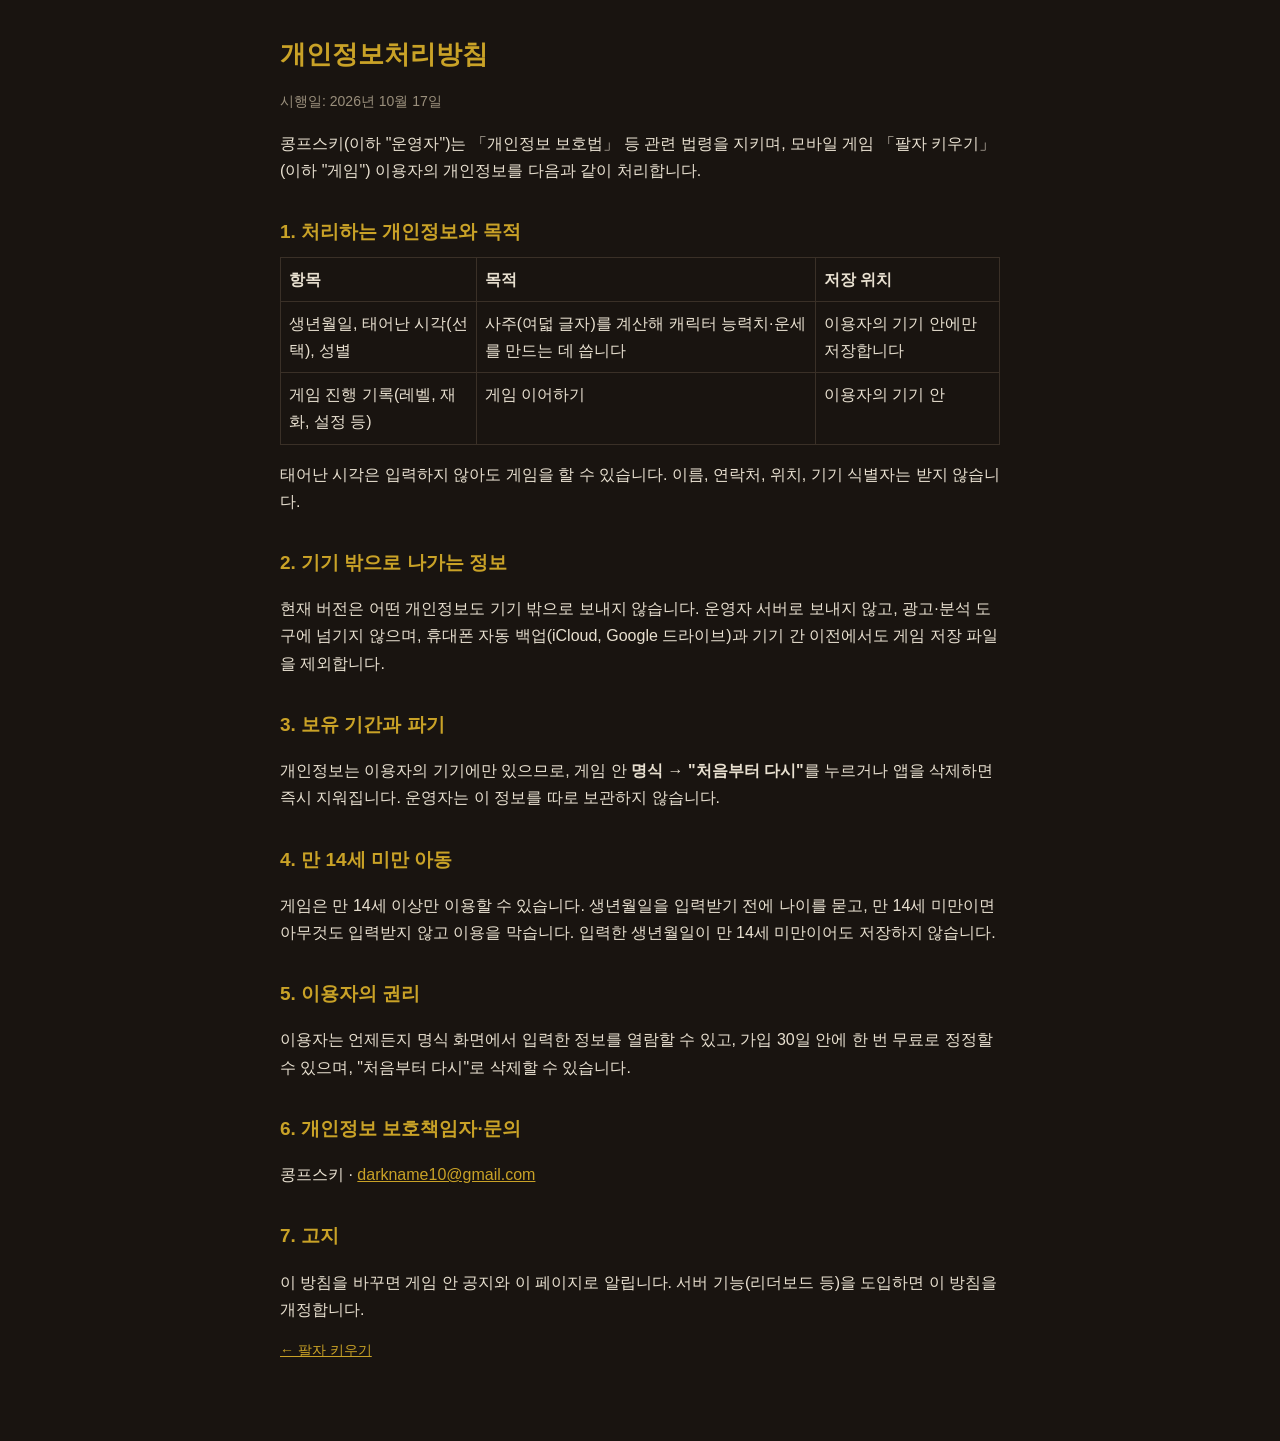
==== privacy.html @ 452d5540 "팔자 키우기 개인정보처리방침·이용약관 페이지 Co-Authored-By: Claude Opus 5.5 <noreply@anthropic.com>" ====
<!doctype html><html lang="ko"><head><meta charset="utf-8"><meta name="viewport" content="width=device-width,initial-scale=1">
<title>개인정보처리방침 · 팔자 키우기</title><link rel="stylesheet" href="style.css"></head><body><main>
<h1>개인정보처리방침</h1>
<p class="dim">시행일: 2026년 10월 17일</p>
<p>콩프스키(이하 "운영자")는 「개인정보 보호법」 등 관련 법령을 지키며, 모바일 게임 「팔자 키우기」(이하 "게임") 이용자의 개인정보를 다음과 같이 처리합니다.</p>

<h2>1. 처리하는 개인정보와 목적</h2>
<table><tr><th>항목</th><th>목적</th><th>저장 위치</th></tr>
<tr><td>생년월일, 태어난 시각(선택), 성별</td><td>사주(여덟 글자)를 계산해 캐릭터 능력치·운세를 만드는 데 씁니다</td><td>이용자의 기기 안에만 저장합니다</td></tr>
<tr><td>게임 진행 기록(레벨, 재화, 설정 등)</td><td>게임 이어하기</td><td>이용자의 기기 안</td></tr></table>
<p>태어난 시각은 입력하지 않아도 게임을 할 수 있습니다. 이름, 연락처, 위치, 기기 식별자는 받지 않습니다.</p>

<h2>2. 기기 밖으로 나가는 정보</h2>
<p>현재 버전은 어떤 개인정보도 기기 밖으로 보내지 않습니다. 운영자 서버로 보내지 않고, 광고·분석 도구에 넘기지 않으며, 휴대폰 자동 백업(iCloud, Google 드라이브)과 기기 간 이전에서도 게임 저장 파일을 제외합니다.</p>

<h2>3. 보유 기간과 파기</h2>
<p>개인정보는 이용자의 기기에만 있으므로, 게임 안 <b>명식 → "처음부터 다시"</b>를 누르거나 앱을 삭제하면 즉시 지워집니다. 운영자는 이 정보를 따로 보관하지 않습니다.</p>

<h2>4. 만 14세 미만 아동</h2>
<p>게임은 만 14세 이상만 이용할 수 있습니다. 생년월일을 입력받기 전에 나이를 묻고, 만 14세 미만이면 아무것도 입력받지 않고 이용을 막습니다. 입력한 생년월일이 만 14세 미만이어도 저장하지 않습니다.</p>

<h2>5. 이용자의 권리</h2>
<p>이용자는 언제든지 명식 화면에서 입력한 정보를 열람할 수 있고, 가입 30일 안에 한 번 무료로 정정할 수 있으며, "처음부터 다시"로 삭제할 수 있습니다.</p>

<h2>6. 개인정보 보호책임자·문의</h2>
<p>콩프스키 · <a href="mailto:darkname10@gmail.com">darkname10@gmail.com</a></p>

<h2>7. 고지</h2>
<p>이 방침을 바꾸면 게임 안 공지와 이 페이지로 알립니다. 서버 기능(리더보드 등)을 도입하면 이 방침을 개정합니다.</p>
<p class="dim"><a href="index.html">← 팔자 키우기</a></p>
</main></body></html>
---- style.css ----
body{margin:0;background:#191410;color:#e8e0d0;font:16px/1.7 -apple-system,"Apple SD Gothic Neo","Noto Sans KR",sans-serif}
main{max-width:720px;margin:0 auto;padding:32px 20px 64px}
h1{color:#c9a227;font-size:26px;margin:0 0 8px}h2{color:#c9a227;font-size:19px;margin:32px 0 8px}
a{color:#c9a227}table{border-collapse:collapse;width:100%;margin:8px 0}td,th{border:1px solid #3a3027;padding:8px;text-align:left;vertical-align:top}
.dim{color:#9a8f7c;font-size:14px}nav a{margin-right:16px}
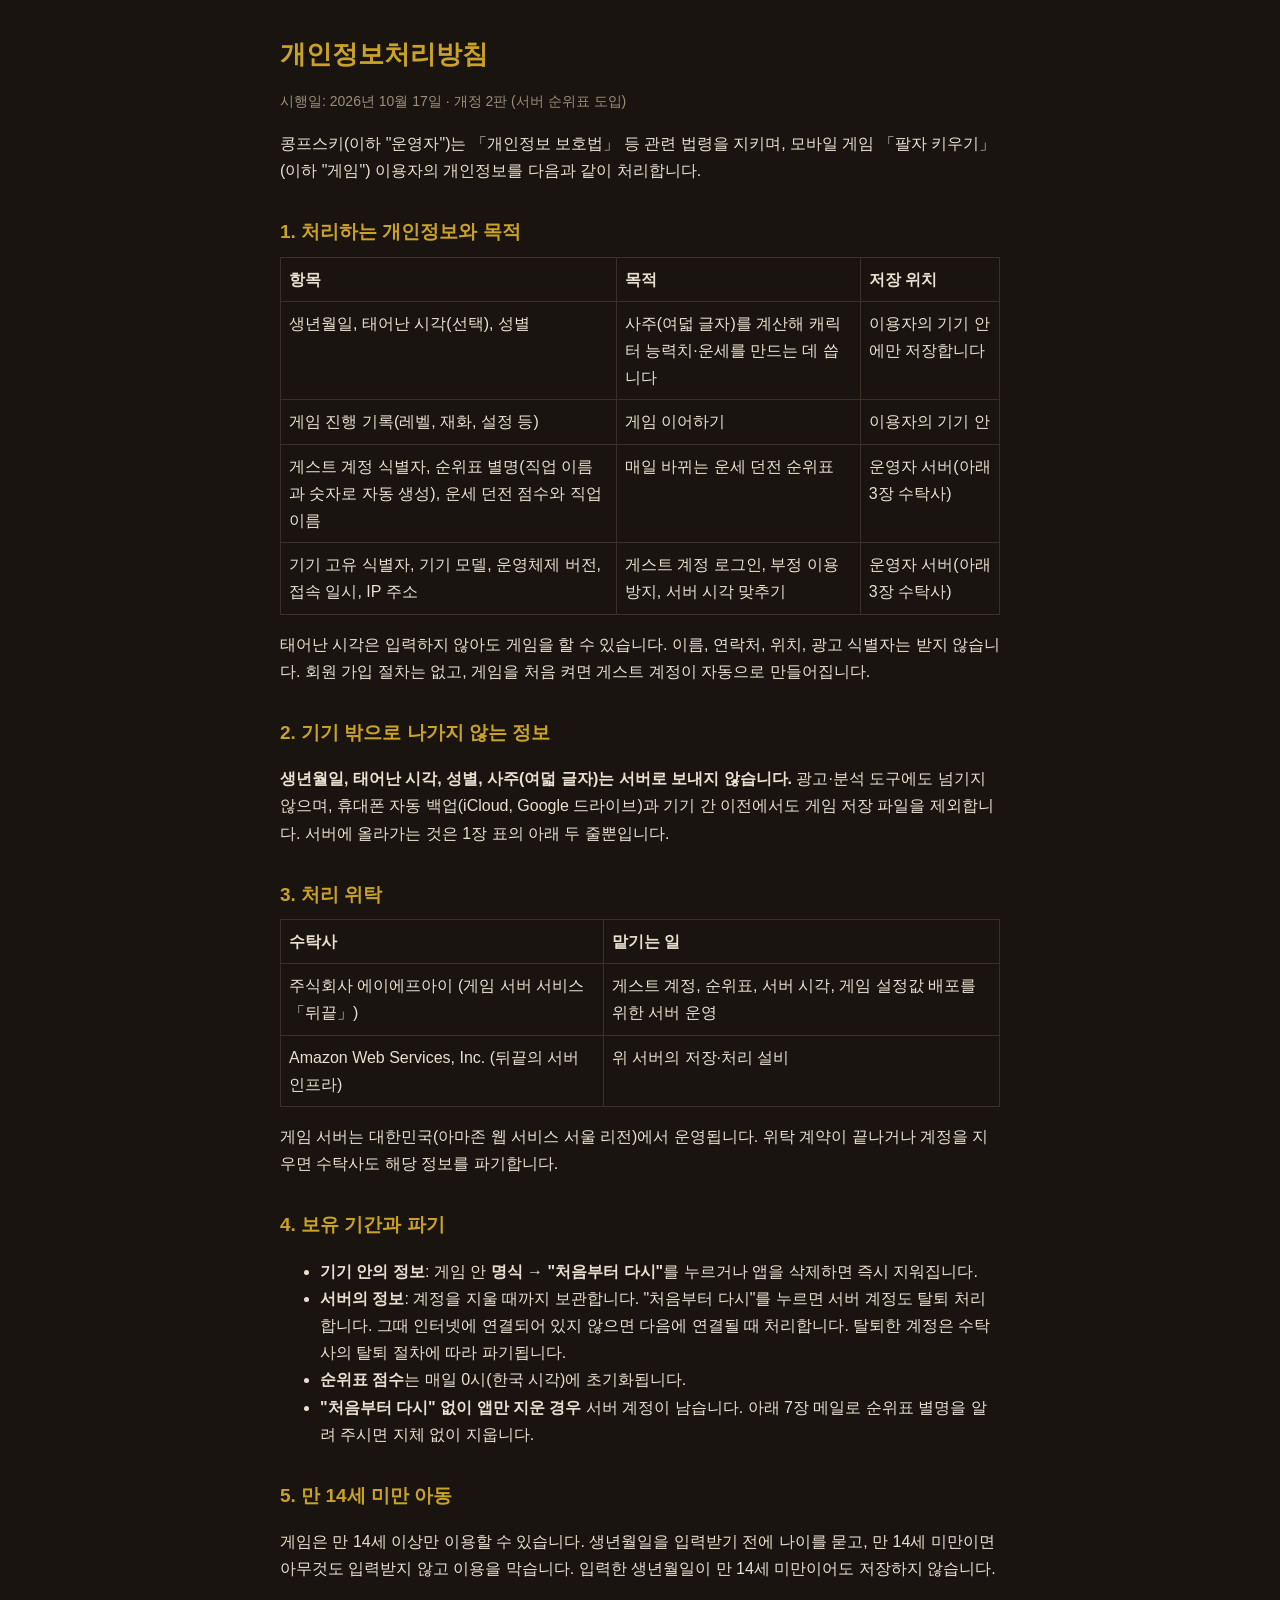
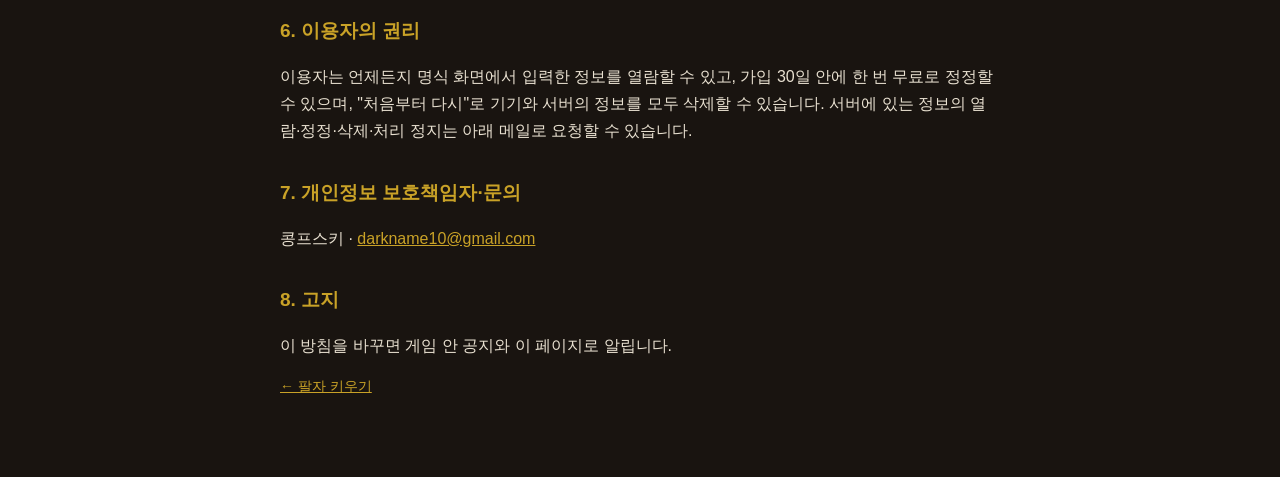
==== commit 08ce7de9: "팔자 키우기 개인정보처리방침 개정 2판: 서버 순위표(뒤끝) 도입에 따른 처리 항목·위탁·파기 절차 Co-Authored-By: Claude Opus 5.5 <noreply@ant" ====
--- a/privacy.html
+++ b/privacy.html
@@ -1,31 +1,44 @@
 <!doctype html><html lang="ko"><head><meta charset="utf-8"><meta name="viewport" content="width=device-width,initial-scale=1">
 <title>개인정보처리방침 · 팔자 키우기</title><link rel="stylesheet" href="style.css"></head><body><main>
 <h1>개인정보처리방침</h1>
-<p class="dim">시행일: 2026년 10월 17일</p>
+<p class="dim">시행일: 2026년 10월 17일 · 개정 2판 (서버 순위표 도입)</p>
 <p>콩프스키(이하 "운영자")는 「개인정보 보호법」 등 관련 법령을 지키며, 모바일 게임 「팔자 키우기」(이하 "게임") 이용자의 개인정보를 다음과 같이 처리합니다.</p>
 
 <h2>1. 처리하는 개인정보와 목적</h2>
 <table><tr><th>항목</th><th>목적</th><th>저장 위치</th></tr>
 <tr><td>생년월일, 태어난 시각(선택), 성별</td><td>사주(여덟 글자)를 계산해 캐릭터 능력치·운세를 만드는 데 씁니다</td><td>이용자의 기기 안에만 저장합니다</td></tr>
-<tr><td>게임 진행 기록(레벨, 재화, 설정 등)</td><td>게임 이어하기</td><td>이용자의 기기 안</td></tr></table>
-<p>태어난 시각은 입력하지 않아도 게임을 할 수 있습니다. 이름, 연락처, 위치, 기기 식별자는 받지 않습니다.</p>
+<tr><td>게임 진행 기록(레벨, 재화, 설정 등)</td><td>게임 이어하기</td><td>이용자의 기기 안</td></tr>
+<tr><td>게스트 계정 식별자, 순위표 별명(직업 이름과 숫자로 자동 생성), 운세 던전 점수와 직업 이름</td><td>매일 바뀌는 운세 던전 순위표</td><td>운영자 서버(아래 3장 수탁사)</td></tr>
+<tr><td>기기 고유 식별자, 기기 모델, 운영체제 버전, 접속 일시, IP 주소</td><td>게스트 계정 로그인, 부정 이용 방지, 서버 시각 맞추기</td><td>운영자 서버(아래 3장 수탁사)</td></tr></table>
+<p>태어난 시각은 입력하지 않아도 게임을 할 수 있습니다. 이름, 연락처, 위치, 광고 식별자는 받지 않습니다. 회원 가입 절차는 없고, 게임을 처음 켜면 게스트 계정이 자동으로 만들어집니다.</p>
 
-<h2>2. 기기 밖으로 나가는 정보</h2>
-<p>현재 버전은 어떤 개인정보도 기기 밖으로 보내지 않습니다. 운영자 서버로 보내지 않고, 광고·분석 도구에 넘기지 않으며, 휴대폰 자동 백업(iCloud, Google 드라이브)과 기기 간 이전에서도 게임 저장 파일을 제외합니다.</p>
+<h2>2. 기기 밖으로 나가지 않는 정보</h2>
+<p><b>생년월일, 태어난 시각, 성별, 사주(여덟 글자)는 서버로 보내지 않습니다.</b> 광고·분석 도구에도 넘기지 않으며, 휴대폰 자동 백업(iCloud, Google 드라이브)과 기기 간 이전에서도 게임 저장 파일을 제외합니다. 서버에 올라가는 것은 1장 표의 아래 두 줄뿐입니다.</p>
 
-<h2>3. 보유 기간과 파기</h2>
-<p>개인정보는 이용자의 기기에만 있으므로, 게임 안 <b>명식 → "처음부터 다시"</b>를 누르거나 앱을 삭제하면 즉시 지워집니다. 운영자는 이 정보를 따로 보관하지 않습니다.</p>
+<h2>3. 처리 위탁</h2>
+<table><tr><th>수탁사</th><th>맡기는 일</th></tr>
+<tr><td>주식회사 에이에프아이 (게임 서버 서비스 「뒤끝」)</td><td>게스트 계정, 순위표, 서버 시각, 게임 설정값 배포를 위한 서버 운영</td></tr>
+<tr><td>Amazon Web Services, Inc. (뒤끝의 서버 인프라)</td><td>위 서버의 저장·처리 설비</td></tr></table>
+<p>게임 서버는 대한민국(아마존 웹 서비스 서울 리전)에서 운영됩니다. 위탁 계약이 끝나거나 계정을 지우면 수탁사도 해당 정보를 파기합니다.</p>
 
-<h2>4. 만 14세 미만 아동</h2>
+<h2>4. 보유 기간과 파기</h2>
+<ul>
+<li><b>기기 안의 정보</b>: 게임 안 <b>명식 → "처음부터 다시"</b>를 누르거나 앱을 삭제하면 즉시 지워집니다.</li>
+<li><b>서버의 정보</b>: 계정을 지울 때까지 보관합니다. "처음부터 다시"를 누르면 서버 계정도 탈퇴 처리합니다. 그때 인터넷에 연결되어 있지 않으면 다음에 연결될 때 처리합니다. 탈퇴한 계정은 수탁사의 탈퇴 절차에 따라 파기됩니다.</li>
+<li><b>순위표 점수</b>는 매일 0시(한국 시각)에 초기화됩니다.</li>
+<li><b>"처음부터 다시" 없이 앱만 지운 경우</b> 서버 계정이 남습니다. 아래 7장 메일로 순위표 별명을 알려 주시면 지체 없이 지웁니다.</li>
+</ul>
+
+<h2>5. 만 14세 미만 아동</h2>
 <p>게임은 만 14세 이상만 이용할 수 있습니다. 생년월일을 입력받기 전에 나이를 묻고, 만 14세 미만이면 아무것도 입력받지 않고 이용을 막습니다. 입력한 생년월일이 만 14세 미만이어도 저장하지 않습니다.</p>
 
-<h2>5. 이용자의 권리</h2>
-<p>이용자는 언제든지 명식 화면에서 입력한 정보를 열람할 수 있고, 가입 30일 안에 한 번 무료로 정정할 수 있으며, "처음부터 다시"로 삭제할 수 있습니다.</p>
+<h2>6. 이용자의 권리</h2>
+<p>이용자는 언제든지 명식 화면에서 입력한 정보를 열람할 수 있고, 가입 30일 안에 한 번 무료로 정정할 수 있으며, "처음부터 다시"로 기기와 서버의 정보를 모두 삭제할 수 있습니다. 서버에 있는 정보의 열람·정정·삭제·처리 정지는 아래 메일로 요청할 수 있습니다.</p>
 
-<h2>6. 개인정보 보호책임자·문의</h2>
+<h2>7. 개인정보 보호책임자·문의</h2>
 <p>콩프스키 · <a href="mailto:darkname10@gmail.com">darkname10@gmail.com</a></p>
 
-<h2>7. 고지</h2>
-<p>이 방침을 바꾸면 게임 안 공지와 이 페이지로 알립니다. 서버 기능(리더보드 등)을 도입하면 이 방침을 개정합니다.</p>
+<h2>8. 고지</h2>
+<p>이 방침을 바꾸면 게임 안 공지와 이 페이지로 알립니다.</p>
 <p class="dim"><a href="index.html">← 팔자 키우기</a></p>
 </main></body></html>
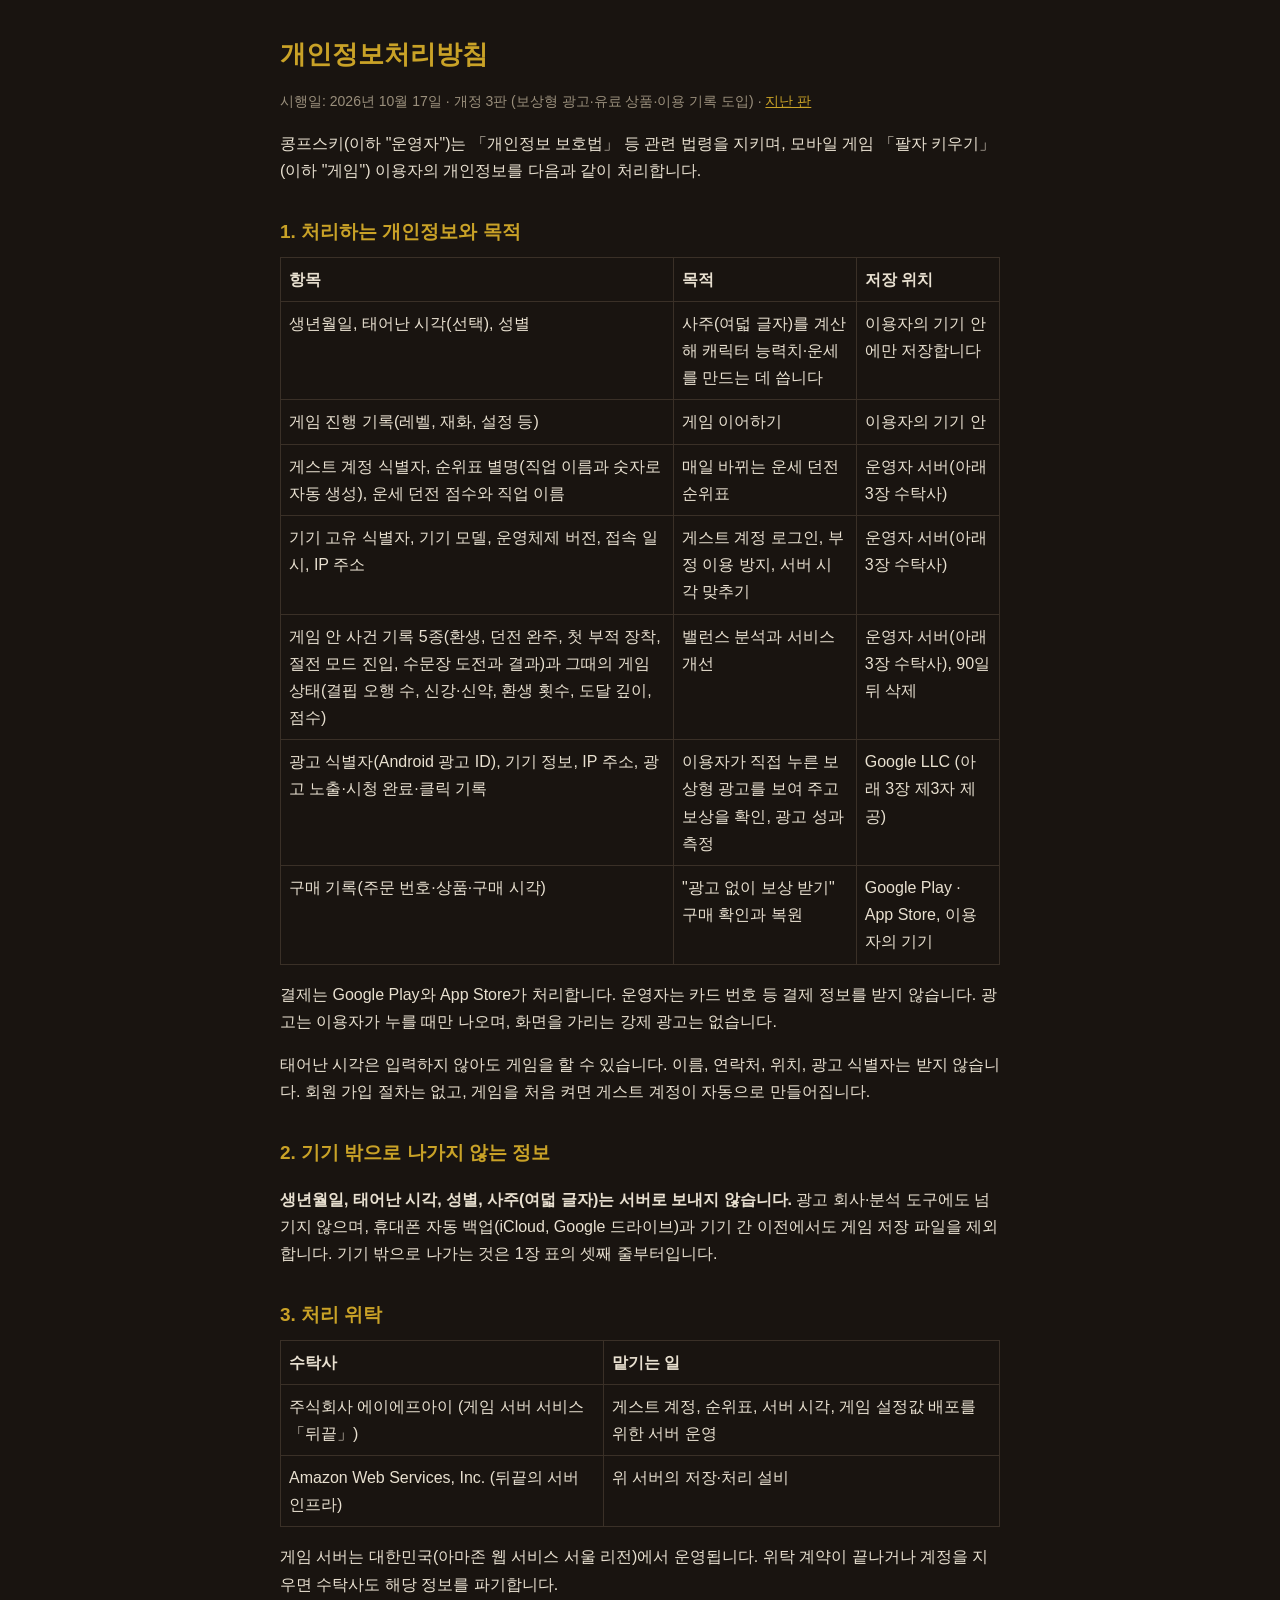
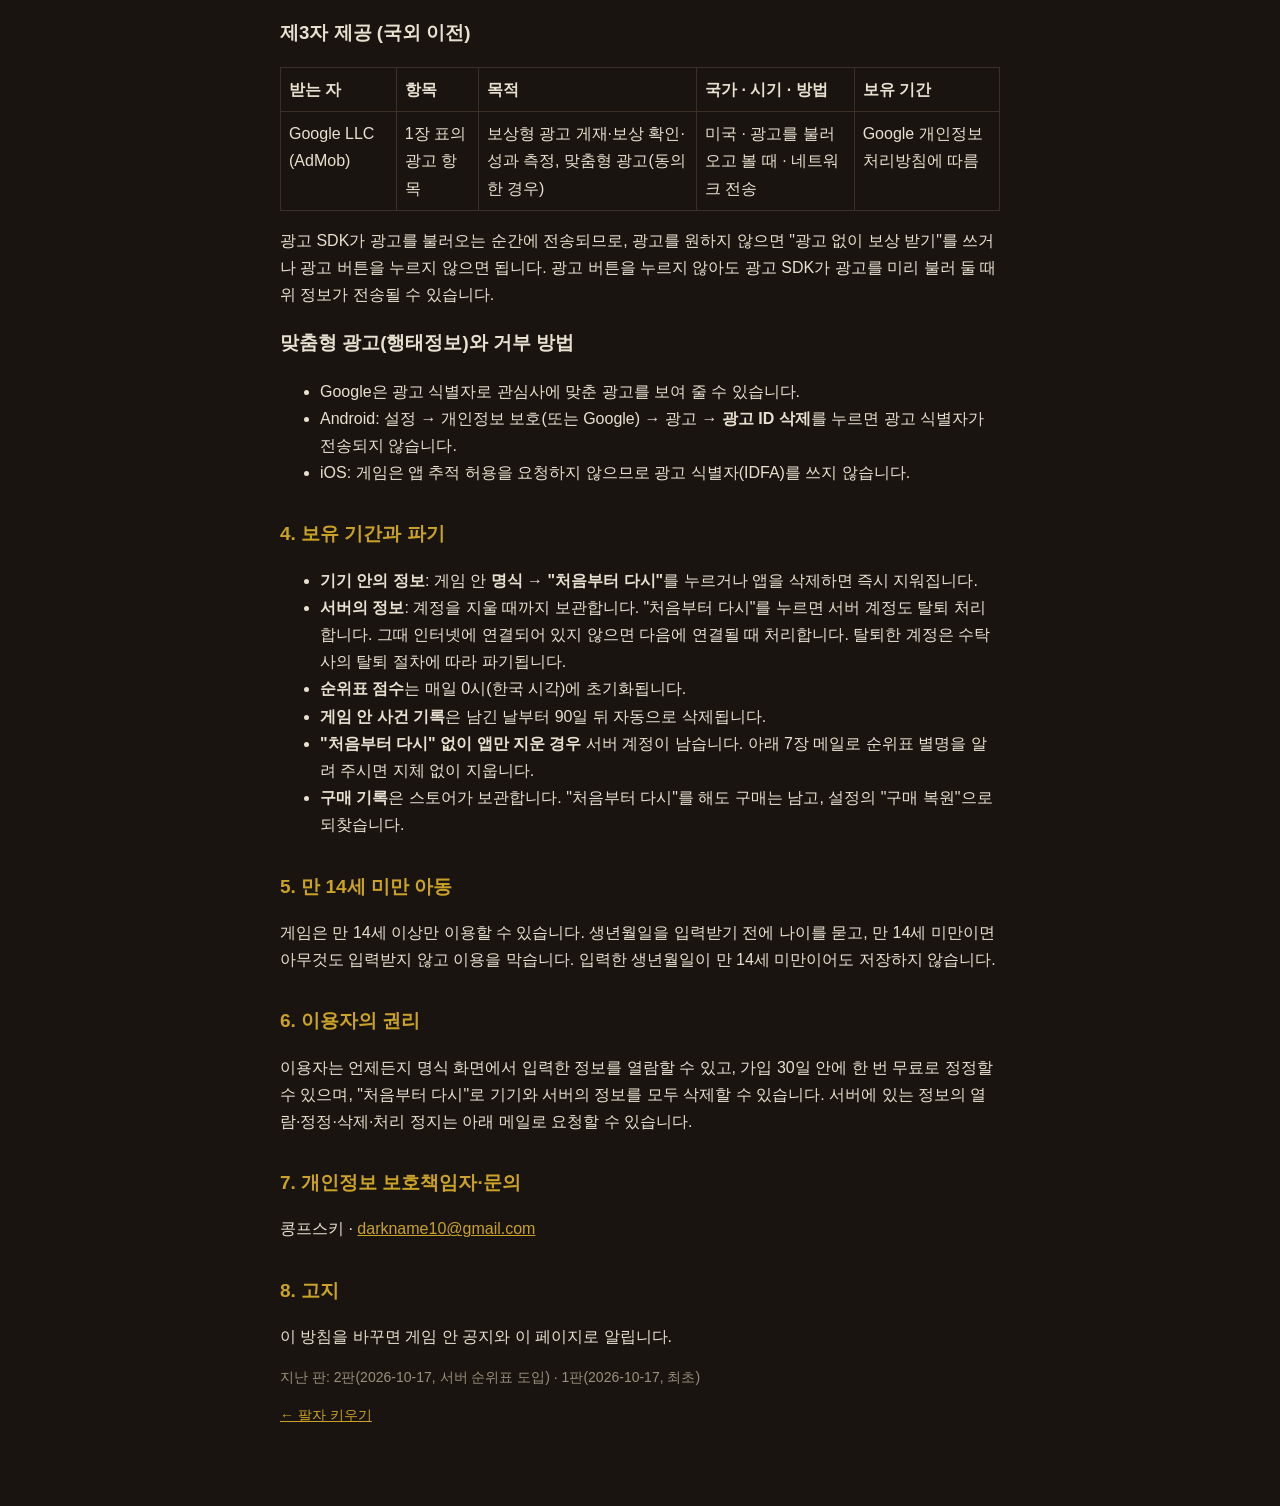
==== commit 3544ae76: "팔자 키우기 개인정보처리방침 3판·이용약관 2판 (2026-10-17 시행): 보상형 광고(AdMob)·유료 상품·게임 내 사건 기록 Co-Authored-By: Claude Op" ====
--- a/privacy.html
+++ b/privacy.html
@@ -1,7 +1,7 @@
 <!doctype html><html lang="ko"><head><meta charset="utf-8"><meta name="viewport" content="width=device-width,initial-scale=1">
 <title>개인정보처리방침 · 팔자 키우기</title><link rel="stylesheet" href="style.css"></head><body><main>
 <h1>개인정보처리방침</h1>
-<p class="dim">시행일: 2026년 10월 17일 · 개정 2판 (서버 순위표 도입)</p>
+<p class="dim">시행일: 2026년 10월 17일 · 개정 3판 (보상형 광고·유료 상품·이용 기록 도입) · <a href="#history">지난 판</a></p>
 <p>콩프스키(이하 "운영자")는 「개인정보 보호법」 등 관련 법령을 지키며, 모바일 게임 「팔자 키우기」(이하 "게임") 이용자의 개인정보를 다음과 같이 처리합니다.</p>
 
 <h2>1. 처리하는 개인정보와 목적</h2>
@@ -9,11 +9,15 @@
 <tr><td>생년월일, 태어난 시각(선택), 성별</td><td>사주(여덟 글자)를 계산해 캐릭터 능력치·운세를 만드는 데 씁니다</td><td>이용자의 기기 안에만 저장합니다</td></tr>
 <tr><td>게임 진행 기록(레벨, 재화, 설정 등)</td><td>게임 이어하기</td><td>이용자의 기기 안</td></tr>
 <tr><td>게스트 계정 식별자, 순위표 별명(직업 이름과 숫자로 자동 생성), 운세 던전 점수와 직업 이름</td><td>매일 바뀌는 운세 던전 순위표</td><td>운영자 서버(아래 3장 수탁사)</td></tr>
-<tr><td>기기 고유 식별자, 기기 모델, 운영체제 버전, 접속 일시, IP 주소</td><td>게스트 계정 로그인, 부정 이용 방지, 서버 시각 맞추기</td><td>운영자 서버(아래 3장 수탁사)</td></tr></table>
+<tr><td>기기 고유 식별자, 기기 모델, 운영체제 버전, 접속 일시, IP 주소</td><td>게스트 계정 로그인, 부정 이용 방지, 서버 시각 맞추기</td><td>운영자 서버(아래 3장 수탁사)</td></tr>
+<tr><td>게임 안 사건 기록 5종(환생, 던전 완주, 첫 부적 장착, 절전 모드 진입, 수문장 도전과 결과)과 그때의 게임 상태(결핍 오행 수, 신강·신약, 환생 횟수, 도달 깊이, 점수)</td><td>밸런스 분석과 서비스 개선</td><td>운영자 서버(아래 3장 수탁사), 90일 뒤 삭제</td></tr>
+<tr><td>광고 식별자(Android 광고 ID), 기기 정보, IP 주소, 광고 노출·시청 완료·클릭 기록</td><td>이용자가 직접 누른 보상형 광고를 보여 주고 보상을 확인, 광고 성과 측정</td><td>Google LLC (아래 3장 제3자 제공)</td></tr>
+<tr><td>구매 기록(주문 번호·상품·구매 시각)</td><td>"광고 없이 보상 받기" 구매 확인과 복원</td><td>Google Play · App Store, 이용자의 기기</td></tr></table>
+<p>결제는 Google Play와 App Store가 처리합니다. 운영자는 카드 번호 등 결제 정보를 받지 않습니다. 광고는 이용자가 누를 때만 나오며, 화면을 가리는 강제 광고는 없습니다.</p>
 <p>태어난 시각은 입력하지 않아도 게임을 할 수 있습니다. 이름, 연락처, 위치, 광고 식별자는 받지 않습니다. 회원 가입 절차는 없고, 게임을 처음 켜면 게스트 계정이 자동으로 만들어집니다.</p>
 
 <h2>2. 기기 밖으로 나가지 않는 정보</h2>
-<p><b>생년월일, 태어난 시각, 성별, 사주(여덟 글자)는 서버로 보내지 않습니다.</b> 광고·분석 도구에도 넘기지 않으며, 휴대폰 자동 백업(iCloud, Google 드라이브)과 기기 간 이전에서도 게임 저장 파일을 제외합니다. 서버에 올라가는 것은 1장 표의 아래 두 줄뿐입니다.</p>
+<p><b>생년월일, 태어난 시각, 성별, 사주(여덟 글자)는 서버로 보내지 않습니다.</b> 광고 회사·분석 도구에도 넘기지 않으며, 휴대폰 자동 백업(iCloud, Google 드라이브)과 기기 간 이전에서도 게임 저장 파일을 제외합니다. 기기 밖으로 나가는 것은 1장 표의 셋째 줄부터입니다.</p>
 
 <h2>3. 처리 위탁</h2>
 <table><tr><th>수탁사</th><th>맡기는 일</th></tr>
@@ -21,12 +25,26 @@
 <tr><td>Amazon Web Services, Inc. (뒤끝의 서버 인프라)</td><td>위 서버의 저장·처리 설비</td></tr></table>
 <p>게임 서버는 대한민국(아마존 웹 서비스 서울 리전)에서 운영됩니다. 위탁 계약이 끝나거나 계정을 지우면 수탁사도 해당 정보를 파기합니다.</p>
 
+<h3>제3자 제공 (국외 이전)</h3>
+<table><tr><th>받는 자</th><th>항목</th><th>목적</th><th>국가 · 시기 · 방법</th><th>보유 기간</th></tr>
+<tr><td>Google LLC (AdMob)</td><td>1장 표의 광고 항목</td><td>보상형 광고 게재·보상 확인·성과 측정, 맞춤형 광고(동의한 경우)</td><td>미국 · 광고를 불러오고 볼 때 · 네트워크 전송</td><td>Google 개인정보처리방침에 따름</td></tr></table>
+<p>광고 SDK가 광고를 불러오는 순간에 전송되므로, 광고를 원하지 않으면 "광고 없이 보상 받기"를 쓰거나 광고 버튼을 누르지 않으면 됩니다. 광고 버튼을 누르지 않아도 광고 SDK가 광고를 미리 불러 둘 때 위 정보가 전송될 수 있습니다.</p>
+
+<h3>맞춤형 광고(행태정보)와 거부 방법</h3>
+<ul>
+<li>Google은 광고 식별자로 관심사에 맞춘 광고를 보여 줄 수 있습니다.</li>
+<li>Android: 설정 → 개인정보 보호(또는 Google) → 광고 → <b>광고 ID 삭제</b>를 누르면 광고 식별자가 전송되지 않습니다.</li>
+<li>iOS: 게임은 앱 추적 허용을 요청하지 않으므로 광고 식별자(IDFA)를 쓰지 않습니다.</li>
+</ul>
+
 <h2>4. 보유 기간과 파기</h2>
 <ul>
 <li><b>기기 안의 정보</b>: 게임 안 <b>명식 → "처음부터 다시"</b>를 누르거나 앱을 삭제하면 즉시 지워집니다.</li>
 <li><b>서버의 정보</b>: 계정을 지울 때까지 보관합니다. "처음부터 다시"를 누르면 서버 계정도 탈퇴 처리합니다. 그때 인터넷에 연결되어 있지 않으면 다음에 연결될 때 처리합니다. 탈퇴한 계정은 수탁사의 탈퇴 절차에 따라 파기됩니다.</li>
 <li><b>순위표 점수</b>는 매일 0시(한국 시각)에 초기화됩니다.</li>
+<li><b>게임 안 사건 기록</b>은 남긴 날부터 90일 뒤 자동으로 삭제됩니다.</li>
 <li><b>"처음부터 다시" 없이 앱만 지운 경우</b> 서버 계정이 남습니다. 아래 7장 메일로 순위표 별명을 알려 주시면 지체 없이 지웁니다.</li>
+<li><b>구매 기록</b>은 스토어가 보관합니다. "처음부터 다시"를 해도 구매는 남고, 설정의 "구매 복원"으로 되찾습니다.</li>
 </ul>
 
 <h2>5. 만 14세 미만 아동</h2>
@@ -40,5 +58,6 @@
 
 <h2>8. 고지</h2>
 <p>이 방침을 바꾸면 게임 안 공지와 이 페이지로 알립니다.</p>
+<p id="history" class="dim">지난 판: 2판(2026-10-17, 서버 순위표 도입) · 1판(2026-10-17, 최초)</p>
 <p class="dim"><a href="index.html">← 팔자 키우기</a></p>
 </main></body></html>
